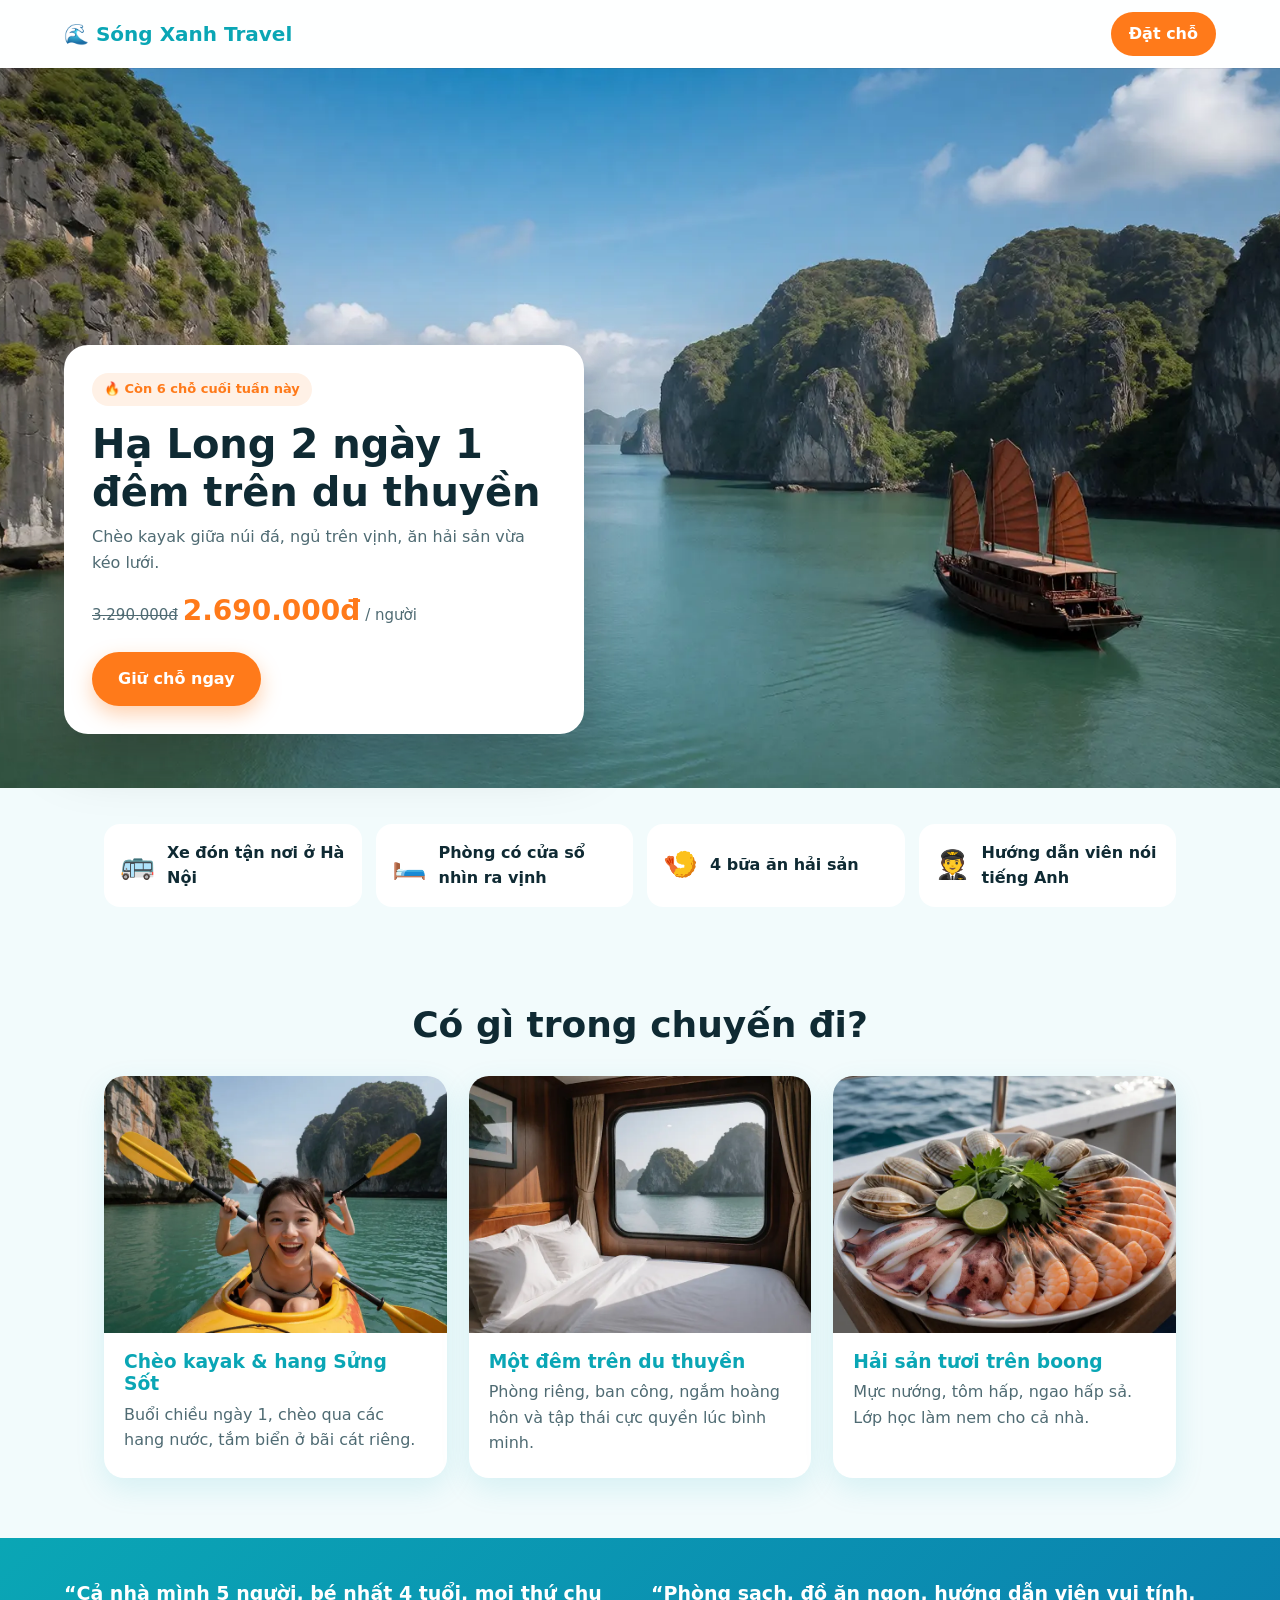
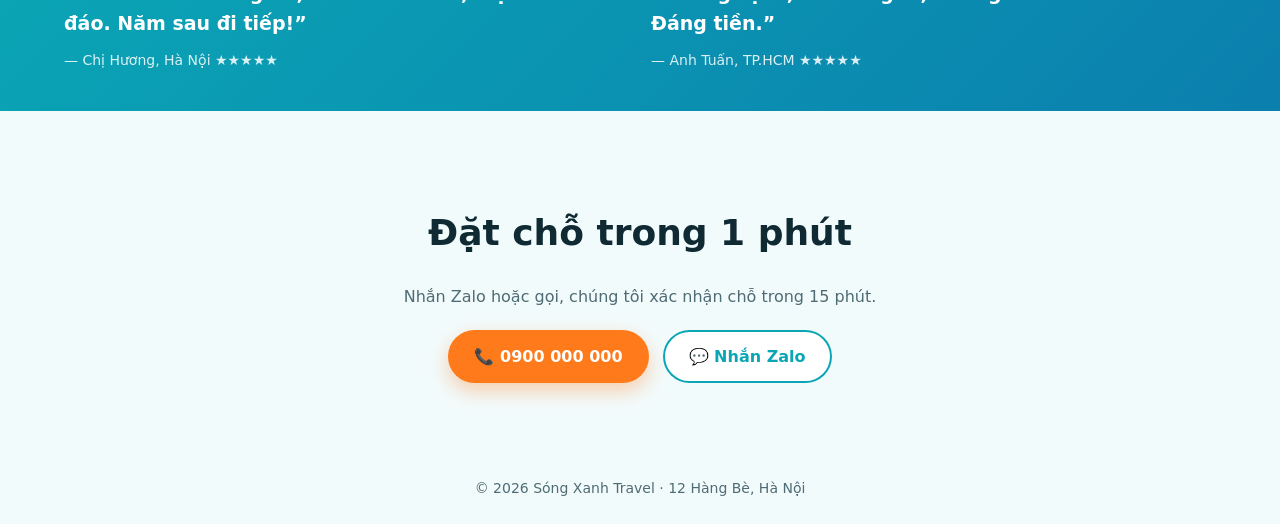
==== index.html @ ca1f0059 "Create Sóng Xanh Travel (MeshChat Pages)" ====
<!doctype html>
<html lang="vi">
<head>
<meta charset="utf-8">
<meta name="viewport" content="width=device-width, initial-scale=1">
<title>Sóng Xanh Travel — Tour Hạ Long 2 ngày 1 đêm</title>
<meta name="description" content="Tour Hạ Long 2 ngày 1 đêm trên du thuyền: chèo kayak, hang động, hải sản tươi. Đặt chỗ nhanh qua Zalo.">
<link rel="stylesheet" href="style.css">
</head>
<body>
<header class="top">
  <a class="brand" href="#">🌊 Sóng Xanh Travel</a>
  <a class="btn small" href="#dat-cho">Đặt chỗ</a>
</header>

<section class="hero">
  <img src="img/hero.webp" alt="Vịnh Hạ Long nhìn từ trên cao">
  <div class="hero-card">
    <span class="tag">🔥 Còn 6 chỗ cuối tuần này</span>
    <h1>Hạ Long 2 ngày 1 đêm trên du thuyền</h1>
    <p>Chèo kayak giữa núi đá, ngủ trên vịnh, ăn hải sản vừa kéo lưới.</p>
    <div class="price"><s>3.290.000đ</s> <b>2.690.000đ</b> / người</div>
    <a class="btn" href="#dat-cho">Giữ chỗ ngay</a>
  </div>
</section>

<section class="perks">
  <div><b>🚌</b><span>Xe đón tận nơi ở Hà Nội</span></div>
  <div><b>🛏️</b><span>Phòng có cửa sổ nhìn ra vịnh</span></div>
  <div><b>🍤</b><span>4 bữa ăn hải sản</span></div>
  <div><b>🧑‍✈️</b><span>Hướng dẫn viên nói tiếng Anh</span></div>
</section>

<section class="plan">
  <h2>Có gì trong chuyến đi?</h2>
  <div class="cards">
    <article><img src="img/kayak.webp" alt="Chèo kayak trên vịnh"><div><h3>Chèo kayak & hang Sửng Sốt</h3><p>Buổi chiều ngày 1, chèo qua các hang nước, tắm biển ở bãi cát riêng.</p></div></article>
    <article><img src="img/cruise.webp" alt="Phòng ngủ trên du thuyền"><div><h3>Một đêm trên du thuyền</h3><p>Phòng riêng, ban công, ngắm hoàng hôn và tập thái cực quyền lúc bình minh.</p></div></article>
    <article><img src="img/seafood.webp" alt="Bữa hải sản trên boong"><div><h3>Hải sản tươi trên boong</h3><p>Mực nướng, tôm hấp, ngao hấp sả. Lớp học làm nem cho cả nhà.</p></div></article>
  </div>
</section>

<section class="reviews">
  <blockquote>“Cả nhà mình 5 người, bé nhất 4 tuổi, mọi thứ chu đáo. Năm sau đi tiếp!”<cite>— Chị Hương, Hà Nội ★★★★★</cite></blockquote>
  <blockquote>“Phòng sạch, đồ ăn ngon, hướng dẫn viên vui tính. Đáng tiền.”<cite>— Anh Tuấn, TP.HCM ★★★★★</cite></blockquote>
</section>

<section id="dat-cho" class="book">
  <h2>Đặt chỗ trong 1 phút</h2>
  <p>Nhắn Zalo hoặc gọi, chúng tôi xác nhận chỗ trong 15 phút.</p>
  <div class="row">
    <a class="btn" href="tel:0900000000">📞 0900 000 000</a>
    <a class="btn ghost" href="https://zalo.me/0900000000">💬 Nhắn Zalo</a>
  </div>
</section>

<footer>© 2026 Sóng Xanh Travel · 12 Hàng Bè, Hà Nội</footer>
</body>
</html>
---- style.css ----
/* Sóng Xanh Travel: bright and lively, turquoise and sunny orange, big buttons. */
:root { --ink: #0f2a33; --muted: #4f6b73; --sea: #0aa6b5; --sun: #ff7a1a; --bg: #f2fbfc; }
* { box-sizing: border-box; }
body { margin: 0; background: var(--bg); color: var(--ink); font: 16px/1.6 system-ui, -apple-system, "Segoe UI", Roboto, sans-serif; }
img { display: block; width: 100%; height: auto; }
h1, h2, h3 { line-height: 1.2; }

.top { position: sticky; top: 0; z-index: 5; display: flex; justify-content: space-between; align-items: center; padding: 12px 5vw; background: rgba(255,255,255,.92); backdrop-filter: blur(8px); box-shadow: 0 1px 0 rgba(0,0,0,.06); }
.brand { font-weight: 800; font-size: 20px; color: var(--sea); text-decoration: none; }
.btn { display: inline-block; padding: 14px 26px; border-radius: 999px; background: var(--sun); color: #fff; font-weight: 700; text-decoration: none; box-shadow: 0 8px 20px rgba(255,122,26,.35); transition: transform .15s; }
.btn:hover { transform: translateY(-2px); }
.btn.small { padding: 9px 18px; box-shadow: none; }
.btn.ghost { background: #fff; color: var(--sea); box-shadow: inset 0 0 0 2px var(--sea); }

.hero { position: relative; min-height: 80vh; display: grid; align-items: end; padding: 6vh 5vw; }
.hero img { position: absolute; inset: 0; height: 100%; object-fit: cover; }
.hero-card { position: relative; max-width: 520px; background: #fff; border-radius: 24px; padding: 28px; box-shadow: 0 20px 60px rgba(0,0,0,.25); }
.tag { display: inline-block; background: #fff1e6; color: var(--sun); font-weight: 700; font-size: 13px; padding: 6px 12px; border-radius: 999px; }
.hero h1 { font-size: clamp(28px, 4vw, 40px); margin: 14px 0 8px; }
.hero p { color: var(--muted); margin: 0 0 14px; }
.price { margin-bottom: 18px; font-size: 15px; color: var(--muted); }
.price b { font-size: 28px; color: var(--sun); }

.perks { display: grid; grid-template-columns: repeat(auto-fit, minmax(200px, 1fr)); gap: 14px; padding: 36px 5vw; max-width: 1200px; margin: 0 auto; }
.perks div { display: flex; align-items: center; gap: 12px; background: #fff; border-radius: 16px; padding: 16px; font-weight: 600; }
.perks b { font-size: 28px; }

.plan { padding: 30px 5vw 60px; max-width: 1200px; margin: 0 auto; }
.plan h2, .book h2 { font-size: clamp(26px, 3.5vw, 36px); text-align: center; }
.cards { display: grid; grid-template-columns: repeat(auto-fit, minmax(280px, 1fr)); gap: 22px; }
.cards article { background: #fff; border-radius: 20px; overflow: hidden; box-shadow: 0 10px 30px rgba(10,166,181,.12); }
.cards img { aspect-ratio: 4 / 3; object-fit: cover; }
.cards div { padding: 18px 20px 22px; }
.cards h3 { margin: 0 0 6px; color: var(--sea); }
.cards p { margin: 0; color: var(--muted); }

.reviews { display: grid; grid-template-columns: repeat(auto-fit, minmax(280px, 1fr)); gap: 22px; padding: 40px 5vw; background: linear-gradient(135deg, var(--sea), #0b7fae); color: #fff; }
.reviews blockquote { margin: 0; font-size: 19px; font-weight: 600; }
.reviews cite { display: block; margin-top: 10px; font-size: 14px; font-weight: 400; font-style: normal; opacity: .85; }

.book { text-align: center; padding: 70px 5vw; }
.book p { color: var(--muted); }
.row { display: flex; gap: 14px; justify-content: center; flex-wrap: wrap; margin-top: 20px; }
footer { text-align: center; padding: 24px; color: var(--muted); font-size: 14px; }
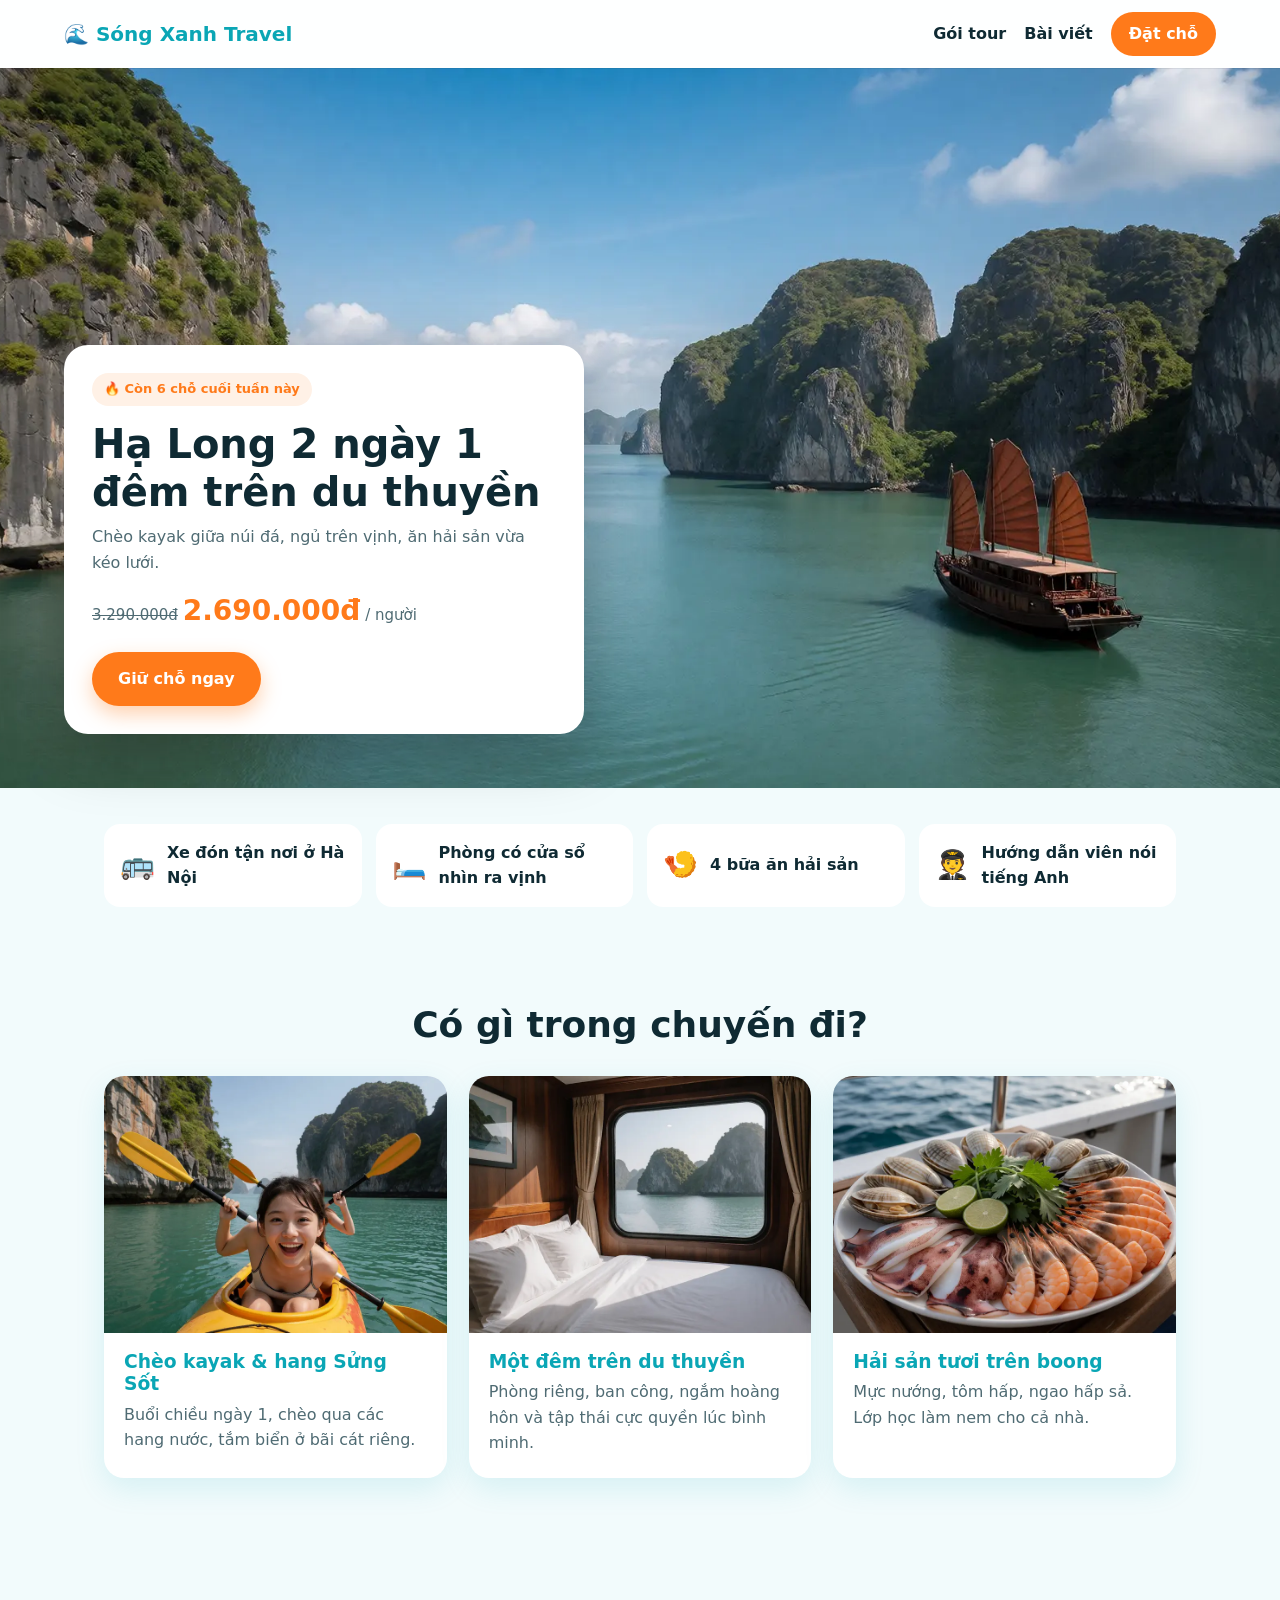
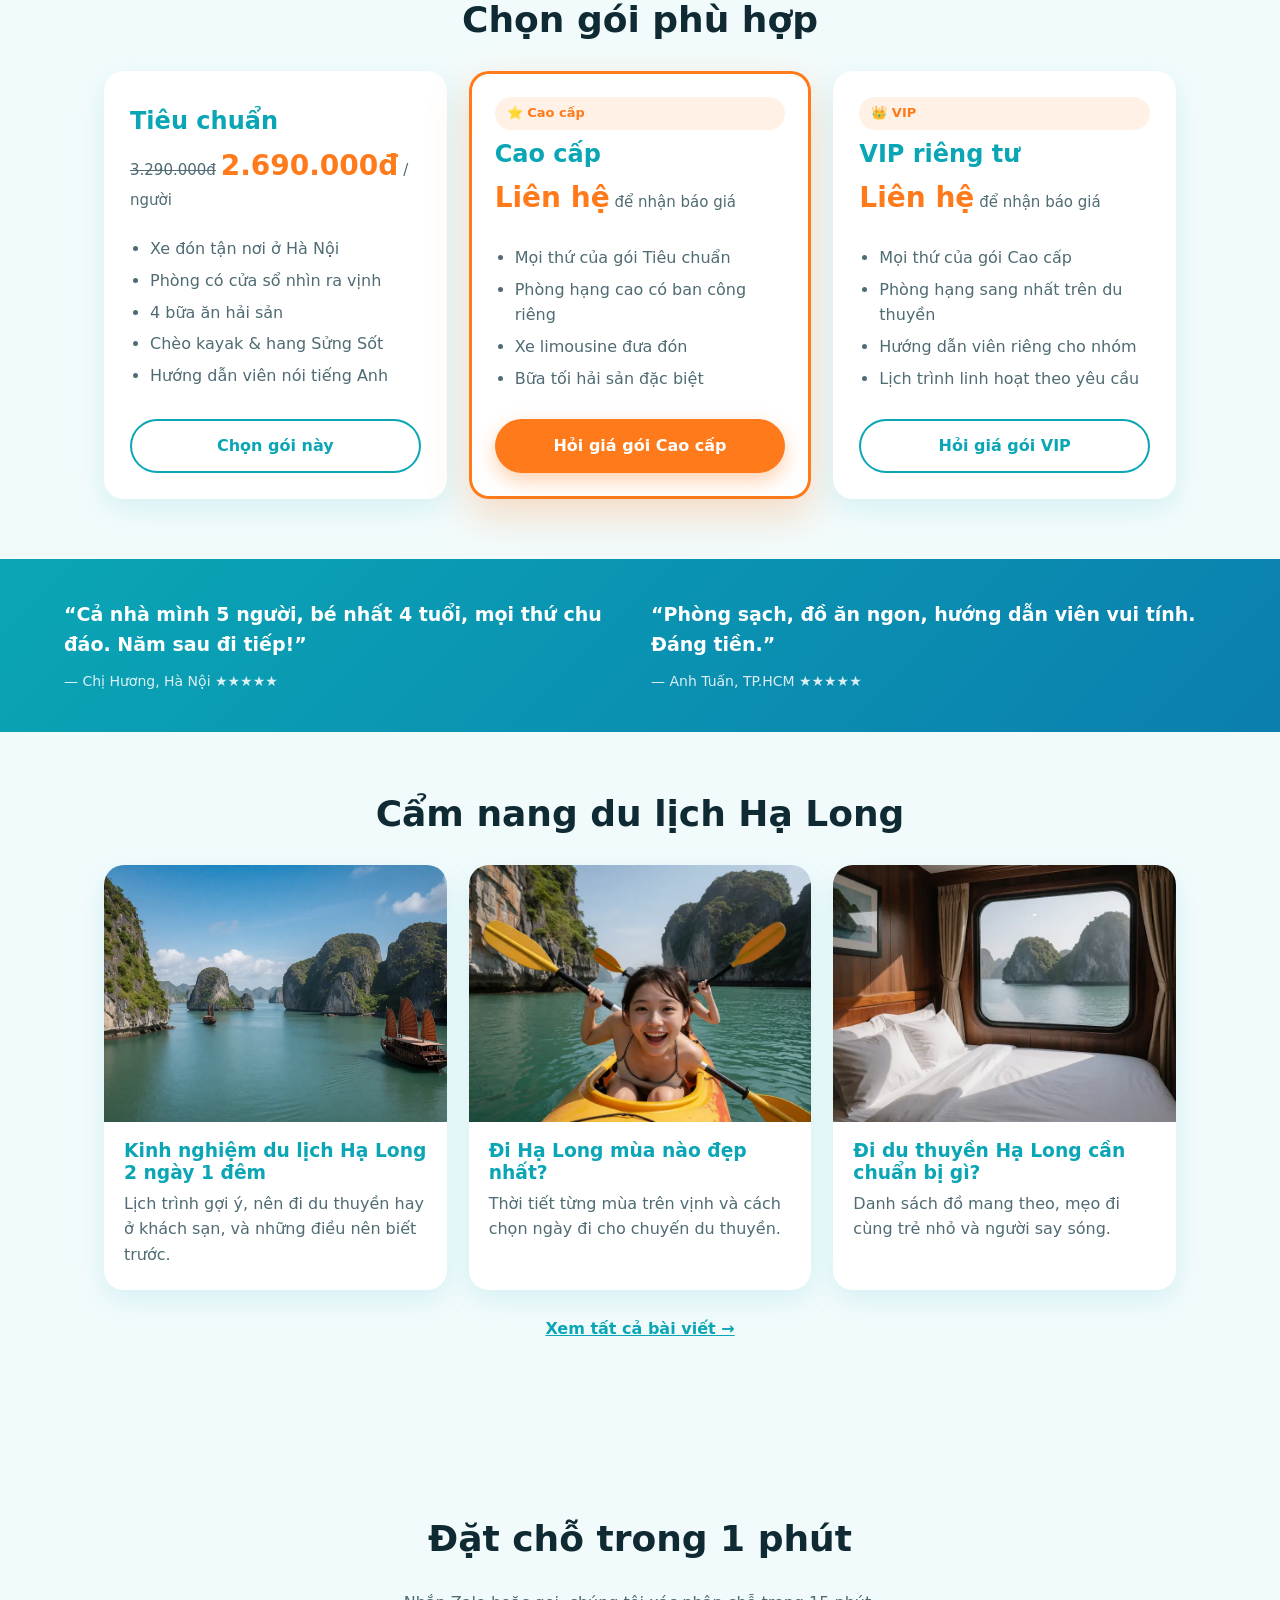
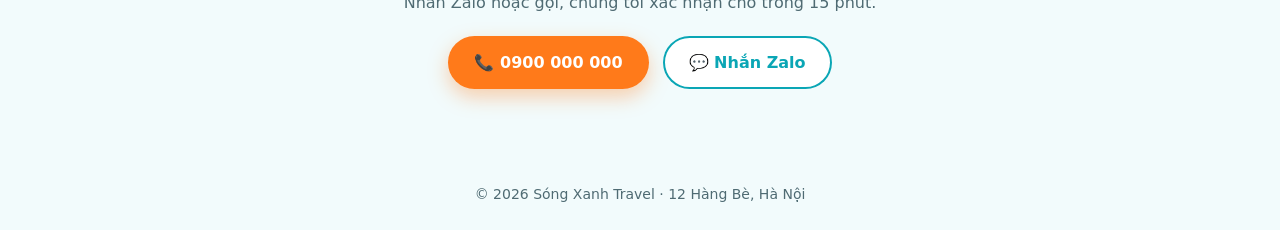
==== commit 6586acda: "thêm các gói cao cấp và thêm mục tin tức hoặc bài viết để seo (#1) As asked in #1, by @johnhojohn969" ====
--- a/index.html
+++ b/index.html
@@ -5,12 +5,29 @@
 <meta name="viewport" content="width=device-width, initial-scale=1">
 <title>Sóng Xanh Travel — Tour Hạ Long 2 ngày 1 đêm</title>
 <meta name="description" content="Tour Hạ Long 2 ngày 1 đêm trên du thuyền: chèo kayak, hang động, hải sản tươi. Đặt chỗ nhanh qua Zalo.">
+<meta property="og:type" content="website">
+<meta property="og:title" content="Sóng Xanh Travel — Tour Hạ Long 2 ngày 1 đêm">
+<meta property="og:description" content="Tour Hạ Long 2 ngày 1 đêm trên du thuyền: chèo kayak, hang động, hải sản tươi. Gói Tiêu chuẩn, Cao cấp và VIP.">
+<meta property="og:image" content="img/hero.webp">
 <link rel="stylesheet" href="style.css">
+<script type="application/ld+json">
+{
+  "@context": "https://schema.org",
+  "@type": "TravelAgency",
+  "name": "Sóng Xanh Travel",
+  "telephone": "0900000000",
+  "address": { "@type": "PostalAddress", "streetAddress": "12 Hàng Bè", "addressLocality": "Hà Nội", "addressCountry": "VN" }
+}
+</script>
 </head>
 <body>
 <header class="top">
   <a class="brand" href="#">🌊 Sóng Xanh Travel</a>
-  <a class="btn small" href="#dat-cho">Đặt chỗ</a>
+  <nav>
+    <a href="#goi-tour">Gói tour</a>
+    <a href="bai-viet/">Bài viết</a>
+    <a class="btn small" href="#dat-cho">Đặt chỗ</a>
+  </nav>
 </header>
 
 <section class="hero">
@@ -40,9 +57,61 @@
   </div>
 </section>
 
+<section id="goi-tour" class="packages">
+  <h2>Chọn gói phù hợp</h2>
+  <div class="tiers">
+    <article>
+      <h3>Tiêu chuẩn</h3>
+      <div class="price"><s>3.290.000đ</s> <b>2.690.000đ</b> / người</div>
+      <ul>
+        <li>Xe đón tận nơi ở Hà Nội</li>
+        <li>Phòng có cửa sổ nhìn ra vịnh</li>
+        <li>4 bữa ăn hải sản</li>
+        <li>Chèo kayak & hang Sửng Sốt</li>
+        <li>Hướng dẫn viên nói tiếng Anh</li>
+      </ul>
+      <a class="btn ghost" href="#dat-cho">Chọn gói này</a>
+    </article>
+    <article class="hot">
+      <span class="tag">⭐ Cao cấp</span>
+      <h3>Cao cấp</h3>
+      <div class="price"><b>Liên hệ</b> để nhận báo giá</div>
+      <ul>
+        <li>Mọi thứ của gói Tiêu chuẩn</li>
+        <li>Phòng hạng cao có ban công riêng</li>
+        <li>Xe limousine đưa đón</li>
+        <li>Bữa tối hải sản đặc biệt</li>
+      </ul>
+      <a class="btn" href="#dat-cho">Hỏi giá gói Cao cấp</a>
+    </article>
+    <article>
+      <span class="tag">👑 VIP</span>
+      <h3>VIP riêng tư</h3>
+      <div class="price"><b>Liên hệ</b> để nhận báo giá</div>
+      <ul>
+        <li>Mọi thứ của gói Cao cấp</li>
+        <li>Phòng hạng sang nhất trên du thuyền</li>
+        <li>Hướng dẫn viên riêng cho nhóm</li>
+        <li>Lịch trình linh hoạt theo yêu cầu</li>
+      </ul>
+      <a class="btn ghost" href="#dat-cho">Hỏi giá gói VIP</a>
+    </article>
+  </div>
+</section>
+
 <section class="reviews">
   <blockquote>“Cả nhà mình 5 người, bé nhất 4 tuổi, mọi thứ chu đáo. Năm sau đi tiếp!”<cite>— Chị Hương, Hà Nội ★★★★★</cite></blockquote>
   <blockquote>“Phòng sạch, đồ ăn ngon, hướng dẫn viên vui tính. Đáng tiền.”<cite>— Anh Tuấn, TP.HCM ★★★★★</cite></blockquote>
+</section>
+
+<section id="bai-viet" class="plan">
+  <h2>Cẩm nang du lịch Hạ Long</h2>
+  <div class="cards">
+    <article><a href="bai-viet/kinh-nghiem-du-lich-ha-long-2-ngay-1-dem.html"><img src="img/hero.webp" alt="Vịnh Hạ Long nhìn từ trên cao" loading="lazy"><div><h3>Kinh nghiệm du lịch Hạ Long 2 ngày 1 đêm</h3><p>Lịch trình gợi ý, nên đi du thuyền hay ở khách sạn, và những điều nên biết trước.</p></div></a></article>
+    <article><a href="bai-viet/thoi-diem-dep-nhat-di-ha-long.html"><img src="img/kayak.webp" alt="Chèo kayak trên vịnh Hạ Long" loading="lazy"><div><h3>Đi Hạ Long mùa nào đẹp nhất?</h3><p>Thời tiết từng mùa trên vịnh và cách chọn ngày đi cho chuyến du thuyền.</p></div></a></article>
+    <article><a href="bai-viet/chuan-bi-gi-khi-di-du-thuyen-ha-long.html"><img src="img/cruise.webp" alt="Phòng ngủ trên du thuyền Hạ Long" loading="lazy"><div><h3>Đi du thuyền Hạ Long cần chuẩn bị gì?</h3><p>Danh sách đồ mang theo, mẹo đi cùng trẻ nhỏ và người say sóng.</p></div></a></article>
+  </div>
+  <p class="more"><a href="bai-viet/">Xem tất cả bài viết →</a></p>
 </section>
 
 <section id="dat-cho" class="book">
--- a/style.css
+++ b/style.css
@@ -41,4 +41,35 @@
 .book { text-align: center; padding: 70px 5vw; }
 .book p { color: var(--muted); }
 .row { display: flex; gap: 14px; justify-content: center; flex-wrap: wrap; margin-top: 20px; }
+.top nav { display: flex; align-items: center; gap: 18px; }
+.top nav a:not(.btn) { color: var(--ink); font-weight: 600; text-decoration: none; }
+.top nav a:not(.btn):hover { color: var(--sea); }
+@media (max-width: 520px) { .top nav a:not(.btn) { display: none; } }
+
+.packages { padding: 30px 5vw 60px; max-width: 1200px; margin: 0 auto; }
+.packages h2 { font-size: clamp(26px, 3.5vw, 36px); text-align: center; }
+.tiers { display: grid; grid-template-columns: repeat(auto-fit, minmax(280px, 1fr)); gap: 22px; align-items: stretch; }
+.tiers article { display: flex; flex-direction: column; background: #fff; border-radius: 20px; padding: 26px; box-shadow: 0 10px 30px rgba(10,166,181,.12); }
+.tiers article.hot { box-shadow: inset 0 0 0 3px var(--sun), 0 16px 40px rgba(255,122,26,.25); }
+.tiers h3 { margin: 10px 0 8px; font-size: 24px; color: var(--sea); }
+.tiers ul { flex: 1; margin: 0 0 22px; padding-left: 20px; color: var(--muted); }
+.tiers li { margin: 6px 0; }
+.tiers .btn { text-align: center; }
+
+.cards a { display: block; color: inherit; text-decoration: none; }
+.cards a:hover h3 { text-decoration: underline; }
+.center { text-align: center; }
+.more { text-align: center; margin-top: 26px; }
+.more a, .post a { color: var(--sea); font-weight: 700; }
+
+.post { max-width: 760px; margin: 0 auto; padding: 40px 5vw 30px; }
+.post h1 { font-size: clamp(28px, 4vw, 40px); }
+.post h2 { margin-top: 32px; color: var(--sea); }
+.post img { border-radius: 20px; margin: 20px 0; }
+.post .meta { color: var(--muted); font-size: 14px; }
+.post .cta { margin: 36px 0 10px; padding: 26px; background: #fff; border-radius: 20px; text-align: center; box-shadow: 0 10px 30px rgba(10,166,181,.12); }
+.post .cta .btn { color: #fff; }
+.crumbs { font-size: 14px; color: var(--muted); }
+.crumbs a { color: var(--muted); }
+
 footer { text-align: center; padding: 24px; color: var(--muted); font-size: 14px; }
